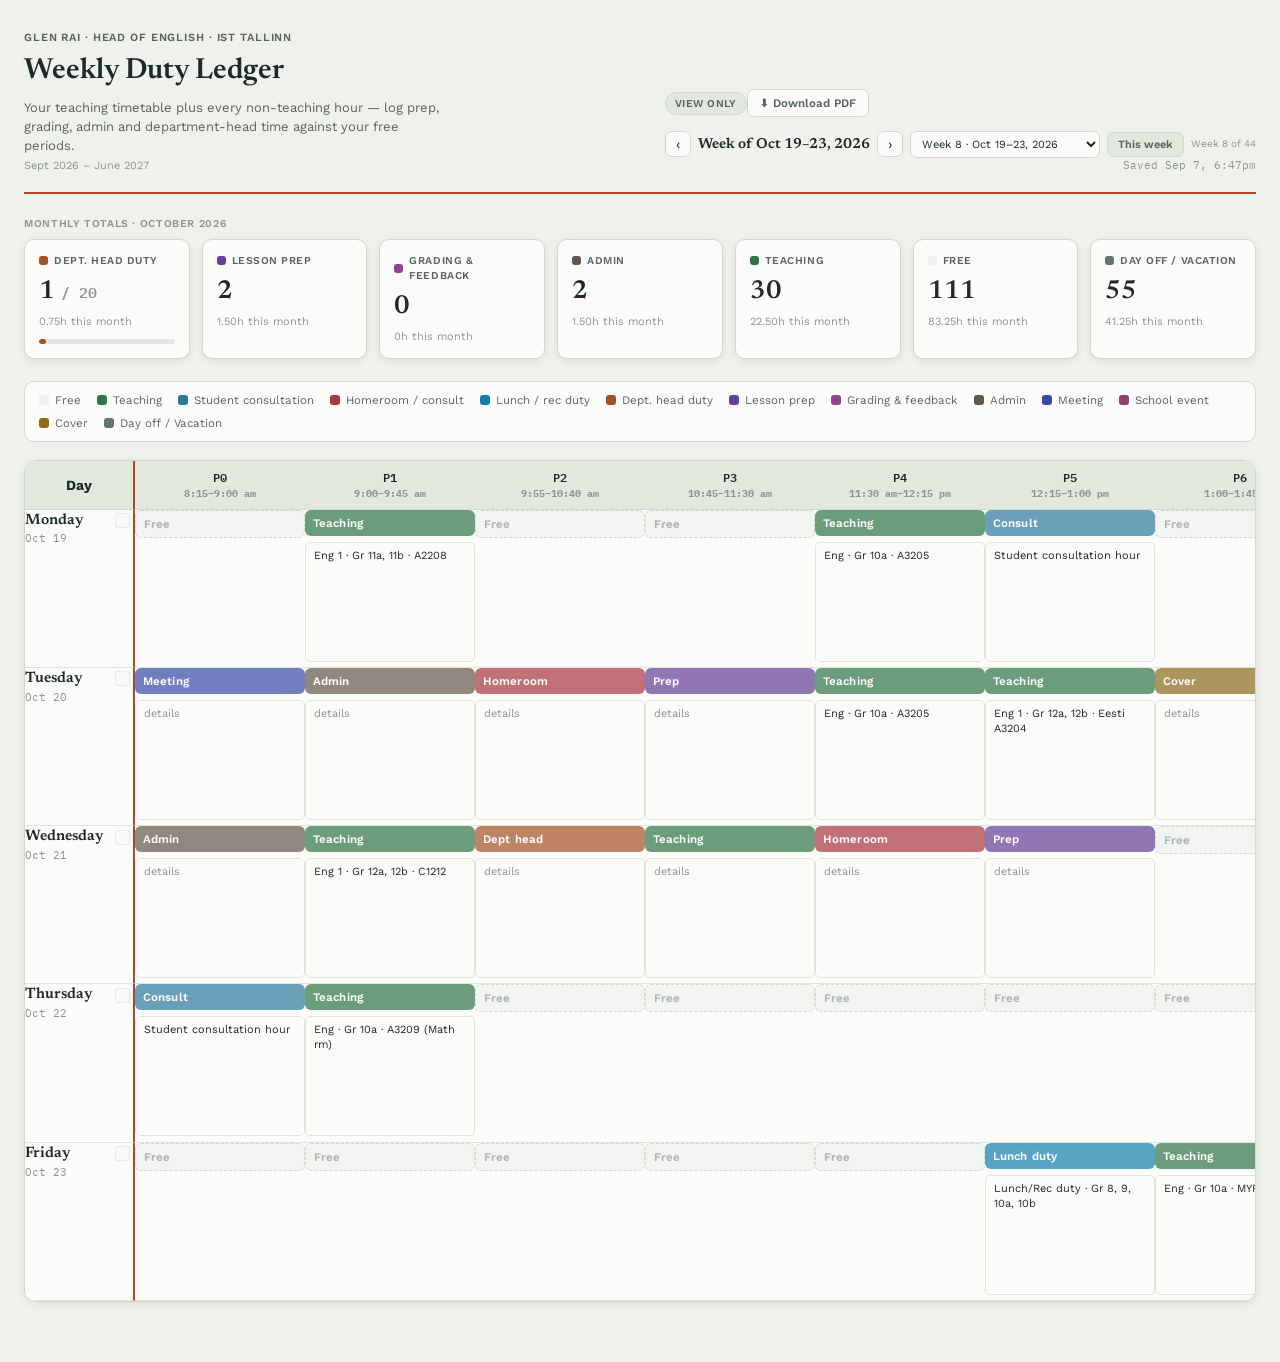
==== index.html @ 65bb3ec4 "Add files via upload" ====
<!doctype html>
<html lang="en">
<head>
<meta charset="utf-8">
<meta name="viewport" content="width=device-width, initial-scale=1">
<title>Weekly Duty Ledger</title>
<link rel="preconnect" href="https://fonts.gstatic.com" crossorigin>
<link rel="stylesheet" href="https://fonts.googleapis.com/css2?family=Newsreader:ital,wght@0,500;0,600;1,500&family=Work+Sans:wght@400;500;600;700&family=IBM+Plex+Mono:wght@500;600&display=swap">
<link rel="stylesheet" href="style.css">
</head>
<body>
<div id="app">Loading…</div>
<div id="print-view" aria-hidden="true"></div>
<div id="pdf-render-slot" class="pdf-render-slot" aria-hidden="true"></div>
<div id="modal-root"></div>
<script>
  window.LEDGER_CONFIG = { editable: false, dataUrl: "./data.json" };
</script>
<script src="ledger.js"></script>
</body>
</html>
---- style.css ----
:root{
    --ground:#eef1ec;
    --surface:#fbfcfa;
    --surface-2:#e3e8de;
    --border:#d2d9cb;
    --border-soft:#e0e5d9;
    --ink:#1c2b27;
    --ink-soft:#57655e;
    --ink-faint:#8b968e;
    --accent:#2f5d4c;
    --accent-ink:#ffffff;
    --rule:#b1452f;
    --danger:#a8382f;
    --shadow-sm:0 2px 8px -2px rgba(28,43,39,0.14);
    --shadow:0 10px 28px -12px rgba(28,43,39,0.22);

    --cat-free-bg:#eef1ec; --cat-free-border:#c3cabb; --cat-free-ink:#8b968e;
    --cat-teaching-bg:#2f7446; --cat-teaching-ink:#ffffff;
    --cat-consult-bg:#2e799e; --cat-consult-ink:#ffffff;
    --cat-hr-bg:#ab3640; --cat-hr-ink:#ffffff;
    --cat-lunch-bg:#157fac; --cat-lunch-ink:#ffffff;
    --cat-head-bg:#a55127; --cat-head-ink:#ffffff;
    --cat-prep-bg:#643e98; --cat-prep-ink:#ffffff;
    --cat-grading-bg:#944294; --cat-grading-ink:#ffffff;
    --cat-admin-bg:#63574b; --cat-admin-ink:#ffffff;
    --cat-meeting-bg:#384ba8; --cat-meeting-ink:#ffffff;
    --cat-event-bg:#983e6b; --cat-event-ink:#ffffff;
    --cat-cover-bg:#8d6b1b; --cat-cover-ink:#ffffff;
    --cat-off-bg:#63746d; --cat-off-ink:#ffffff;
  }
  @media (prefers-color-scheme: dark){
    :root:not([data-theme="light"]){
      --ground:#121a17;
      --surface:#19231f;
      --surface-2:#202e28;
      --border:#2c3a33;
      --border-soft:#25332c;
      --ink:#e7ece6;
      --ink-soft:#a7b3ac;
      --ink-faint:#6d7972;
      --accent:#6fae94;
      --accent-ink:#0d1512;
      --rule:#e07a5c;
      --danger:#e08379;
      --shadow-sm:0 2px 8px -2px rgba(0,0,0,0.45);
      --shadow:0 10px 28px -12px rgba(0,0,0,0.6);

      --cat-free-bg:#1c2621; --cat-free-border:#33443b; --cat-free-ink:#7c8a82;
      --cat-teaching-bg:#7dbf93; --cat-teaching-ink:#0d2114;
      --cat-consult-bg:#8fbed6; --cat-consult-ink:#0d1a21;
      --cat-hr-bg:#daa0a4; --cat-hr-ink:#210d0e;
      --cat-lunch-bg:#47b3e1; --cat-lunch-ink:#0d1b21;
      --cat-head-bg:#dca589; --cat-head-ink:#21140d;
      --cat-prep-bg:#b49fd0; --cat-prep-ink:#150d21;
      --cat-grading-bg:#cda2cd; --cat-grading-ink:#210d21;
      --cat-admin-bg:#aa9e92; --cat-admin-ink:#211a12;
      --cat-meeting-bg:#a1aad9; --cat-meeting-ink:#0d1021;
      --cat-event-bg:#d09fb8; --cat-event-ink:#210d17;
      --cat-cover-bg:#d9b768; --cat-cover-ink:#211b0d;
      --cat-off-bg:#a7b4ae; --cat-off-ink:#121c18;
    }
  }
  :root[data-theme="dark"]{
    --ground:#121a17;
    --surface:#19231f;
    --surface-2:#202e28;
    --border:#2c3a33;
    --border-soft:#25332c;
    --ink:#e7ece6;
    --ink-soft:#a7b3ac;
    --ink-faint:#6d7972;
    --accent:#6fae94;
    --accent-ink:#0d1512;
    --rule:#e07a5c;
    --danger:#e08379;
    --shadow-sm:0 2px 8px -2px rgba(0,0,0,0.45);
    --shadow:0 10px 28px -12px rgba(0,0,0,0.6);

    --cat-free-bg:#1c2621; --cat-free-border:#33443b; --cat-free-ink:#7c8a82;
    --cat-teaching-bg:#7dbf93; --cat-teaching-ink:#0d2114;
    --cat-consult-bg:#8fbed6; --cat-consult-ink:#0d1a21;
    --cat-hr-bg:#daa0a4; --cat-hr-ink:#210d0e;
    --cat-lunch-bg:#47b3e1; --cat-lunch-ink:#0d1b21;
    --cat-head-bg:#dca589; --cat-head-ink:#21140d;
    --cat-prep-bg:#b49fd0; --cat-prep-ink:#150d21;
    --cat-grading-bg:#cda2cd; --cat-grading-ink:#210d21;
    --cat-admin-bg:#aa9e92; --cat-admin-ink:#211a12;
    --cat-meeting-bg:#a1aad9; --cat-meeting-ink:#0d1021;
    --cat-event-bg:#d09fb8; --cat-event-ink:#210d17;
    --cat-cover-bg:#d9b768; --cat-cover-ink:#211b0d;
    --cat-off-bg:#a7b4ae; --cat-off-ink:#121c18;
  }

  *{box-sizing:border-box;}
  html,body{margin:0;padding:0;}
  body{
    background:var(--ground);
    color:var(--ink);
    font-family:"Work Sans",system-ui,-apple-system,"Segoe UI",sans-serif;
    font-size:14px;
    line-height:1.45;
    -webkit-font-smoothing:antialiased;
  }
  @media (prefers-reduced-motion: reduce){ *{animation-duration:0.001ms !important; transition-duration:0.001ms !important;} }
  #app{max-width:1360px;margin:0 auto;padding:26px 24px 60px;}
  h1,h2{font-family:"Newsreader",Georgia,serif;font-weight:600;margin:0;text-wrap:balance;}
  .mono{font-family:"IBM Plex Mono","SF Mono",monospace;font-variant-numeric:tabular-nums;}
  button,select,input{font-family:inherit;}

  /* header */
  .topbar{display:flex;justify-content:space-between;align-items:flex-end;gap:20px;flex-wrap:wrap;margin-bottom:22px;padding-bottom:18px;border-bottom:2px solid var(--rule);}
  .eyebrow{font-size:11px;font-weight:600;letter-spacing:.08em;text-transform:uppercase;color:var(--ink-soft);}
  h1{font-size:29px;margin:5px 0 6px;}
  .sub{color:var(--ink-soft);font-size:13px;max-width:52ch;}
  .updated{font-size:11px;color:var(--ink-faint);text-align:right;}
  .status-pill{display:inline-block;font-size:10.5px;font-weight:600;letter-spacing:.04em;text-transform:uppercase;padding:3px 9px;border-radius:100px;background:var(--surface-2);color:var(--ink-soft);border:1px solid var(--border);margin-bottom:6px;}
  .year-range{font-size:11px;color:var(--ink-faint);margin-top:2px;}

  /* week nav */
  .week-nav{display:flex;align-items:center;gap:7px;margin-top:10px;flex-wrap:wrap;justify-content:flex-end;}
  .navbtn{border:1px solid var(--border);background:var(--surface);color:var(--ink);border-radius:7px;width:26px;height:26px;font-size:14px;line-height:1;cursor:pointer;display:flex;align-items:center;justify-content:center;flex:none;}
  .navbtn:disabled{opacity:.35;cursor:not-allowed;}
  .navbtn:hover:not(:disabled){border-color:var(--accent);color:var(--accent);}
  .week-label{font-family:"Newsreader",Georgia,serif;font-weight:600;font-size:14.5px;white-space:nowrap;}
  .week-jump{border:1px solid var(--border);background:var(--surface);color:var(--ink);border-radius:7px;padding:5px 7px;font-size:11px;font-family:inherit;max-width:190px;}
  .btn-today{border:1px solid var(--border);background:var(--surface-2);color:var(--ink-soft);border-radius:7px;padding:5px 10px;font-size:11px;font-weight:600;cursor:pointer;white-space:nowrap;}
  .btn-today:hover{border-color:var(--accent);color:var(--accent);}
  .week-count{font-size:10px;color:var(--ink-faint);white-space:nowrap;}
  .day-date{font-size:10.5px;color:var(--ink-faint);font-family:"IBM Plex Mono",monospace;}

  /* tally */
  .tally-caption{font-size:10.5px;font-weight:600;letter-spacing:.06em;text-transform:uppercase;color:var(--ink-faint);margin-bottom:8px;}
  .tally{display:grid;grid-template-columns:repeat(7,minmax(0,1fr));gap:12px;margin-bottom:22px;}
  .tile{background:var(--surface);border:1px solid var(--border);border-radius:10px;padding:13px 14px;box-shadow:var(--shadow-sm);}
  .tile-label{font-size:10.5px;font-weight:600;letter-spacing:.05em;text-transform:uppercase;color:var(--ink-soft);display:flex;align-items:center;gap:6px;}
  .tile-swatch{width:9px;height:9px;border-radius:3px;flex:none;}
  .tile-num{font-family:"Newsreader",Georgia,serif;font-weight:600;font-size:26px;margin-top:6px;}
  .tile-num .of{font-size:15px;color:var(--ink-faint);font-family:"IBM Plex Mono",monospace;}
  .tile-hrs{font-size:11px;color:var(--ink-faint);margin-top:2px;}
  .tile-bar{margin-top:9px;height:5px;border-radius:3px;background:var(--surface-2);overflow:hidden;}
  .tile-bar-fill{height:100%;border-radius:3px;background:var(--cat-head-bg);transition:width .25s ease;}
  .tile.hit .tile-num{color:var(--cat-teaching-bg);}

  /* legend */
  .legend{display:flex;flex-wrap:wrap;gap:6px 16px;margin-bottom:18px;padding:10px 14px;background:var(--surface);border:1px solid var(--border);border-radius:10px;}
  .legend-item{display:flex;align-items:center;gap:6px;font-size:11.5px;color:var(--ink-soft);}
  .legend-swatch{width:10px;height:10px;border-radius:3px;flex:none;}

  /* grid */
  .grid-wrap{overflow-x:auto;border:1px solid var(--border);border-radius:12px;box-shadow:var(--shadow-sm);background:var(--surface);}
  table.week{border-collapse:separate;border-spacing:0;width:100%;min-width:1900px;}
  table.week th,table.week td{border-bottom:1px solid var(--border-soft);padding:0;}
  table.week thead th{background:var(--surface-2);position:sticky;top:0;z-index:2;padding:8px 4px;text-align:center;border-bottom:1px solid var(--border);}
  .p-idx{font-family:"IBM Plex Mono",monospace;font-weight:600;font-size:12px;color:var(--ink);}
  .p-time{font-family:"IBM Plex Mono",monospace;font-size:9.5px;color:var(--ink-faint);white-space:nowrap;}
  th.daycol-head{position:sticky;left:0;top:0;z-index:3;text-align:left;padding-left:14px;background:var(--surface-2);border-right:2px solid var(--rule);}
  td.daycol{position:sticky;left:0;z-index:1;background:var(--surface);border-right:2px solid var(--rule);padding:10px 14px;vertical-align:top;}
  .day-name{font-family:"Newsreader",Georgia,serif;font-weight:600;font-size:15px;}
  .daycol-top{display:flex;align-items:center;justify-content:space-between;gap:8px;}
  .day-off-checkbox{width:15px;height:15px;flex:none;accent-color:var(--cat-off-bg);cursor:pointer;}
  .day-off-checkbox:disabled{opacity:.4;cursor:default;}
  td.pcell{width:170px;min-width:170px;vertical-align:top;padding:7px;}
  .cell-select{width:100%;border:none;border-radius:6px;padding:6px 8px;font-size:11.5px;font-weight:600;letter-spacing:.01em;appearance:none;-webkit-appearance:none;cursor:pointer;background-image:linear-gradient(45deg,transparent 50%,currentColor 50%),linear-gradient(135deg,currentColor 50%,transparent 50%);background-position:calc(100% - 11px) center,calc(100% - 6px) center;background-size:5px 5px,5px 5px;background-repeat:no-repeat;padding-right:20px;}
  .cell-select:focus-visible{outline:2px solid var(--accent);outline-offset:1px;}
  .cell-select[data-cat="free"]{background-image:none;padding-right:8px;border:1px dashed var(--cat-free-border);}
  .cell-label{width:100%;height:120px;margin-top:6px;border:1px solid var(--border-soft);background:var(--surface);color:var(--ink);border-radius:5px;padding:6px 8px;font-size:11px;line-height:1.35;resize:none;font-family:inherit;}
  .cell-label:focus-visible{outline:2px solid var(--accent);outline-offset:1px;}
  .cell-label::placeholder{color:var(--ink-faint);}

  .foot{margin-top:20px;font-size:11.5px;color:var(--ink-faint);border-top:1px solid var(--border-soft);padding-top:14px;}

  @media (max-width:720px){
    .tally{grid-template-columns:repeat(2,minmax(0,1fr));}
  }

  .btn-export{border:1px solid var(--border);background:var(--surface);color:var(--ink-soft);border-radius:7px;padding:6px 12px;font-size:11.5px;font-weight:600;cursor:pointer;white-space:nowrap;}
  .btn-export:hover:not(:disabled){border-color:var(--accent);color:var(--accent);}
  .btn-export:disabled{opacity:.55;cursor:default;}

  /* ---- PDF month-picker modal ---- */
  .pdf-modal-overlay{position:fixed;inset:0;background:rgba(15,22,19,0.5);display:flex;align-items:center;justify-content:center;z-index:50;padding:20px;}
  .pdf-modal{background:var(--surface);border:1px solid var(--border);border-radius:12px;padding:22px 24px;max-width:440px;width:100%;box-shadow:var(--shadow);}
  .pdf-modal h2{font-size:17px;margin-bottom:4px;}
  .pdf-modal .sub{color:var(--ink-soft);font-size:12px;margin-bottom:14px;}
  .pdf-month-head{display:flex;justify-content:space-between;align-items:center;margin-bottom:8px;}
  .pdf-month-head .label{font-size:10.5px;font-weight:600;letter-spacing:.05em;text-transform:uppercase;color:var(--ink-faint);}
  .pdf-month-links{display:flex;gap:10px;}
  .link-btn{background:none;border:none;color:var(--accent);font-size:11px;font-weight:600;cursor:pointer;padding:0;}
  .link-btn:hover{text-decoration:underline;}
  .pdf-month-list{display:grid;grid-template-columns:repeat(2,1fr);gap:7px 14px;max-height:250px;overflow-y:auto;margin-bottom:16px;padding:2px;}
  .pdf-month-item{display:flex;align-items:center;gap:7px;font-size:12.5px;color:var(--ink);}
  .pdf-month-item input{flex:none;}
  .pdf-modal-note{font-size:11px;color:var(--ink-faint);margin:-4px 0 14px;}
  .pdf-modal-actions{display:flex;justify-content:flex-end;gap:9px;}
  .btn-primary{background:var(--accent);color:var(--accent-ink);border:none;border-radius:7px;padding:8px 16px;font-size:12.5px;font-weight:600;cursor:pointer;}
  .btn-primary:disabled{opacity:.5;cursor:default;}
  .btn-secondary{background:var(--surface-2);color:var(--ink-soft);border:1px solid var(--border);border-radius:7px;padding:8px 14px;font-size:12.5px;font-weight:600;cursor:pointer;}
  .pdf-progress{font-size:11.5px;color:var(--ink-soft);margin-top:2px;margin-bottom:14px;}
  .pdf-error{font-size:11.5px;color:var(--danger);margin:-4px 0 14px;}
  .pdf-render-slot{position:fixed;left:-10000px;top:0;width:1123px;height:794px;background:#ffffff;overflow:hidden;padding:40px 44px;box-sizing:border-box;}

  /* ---- GitHub sync: status pill + settings modal fields ---- */
  .sync-status{display:inline-block;font-size:10.5px;font-weight:600;letter-spacing:.03em;padding:3px 9px;border-radius:100px;background:var(--surface-2);color:var(--ink-soft);border:1px solid var(--border);margin-right:2px;white-space:nowrap;}
  .sync-status.sync-ok{color:var(--cat-teaching-bg);border-color:var(--cat-teaching-bg);}
  .sync-status.sync-error{color:var(--danger);border-color:var(--danger);}
  .sync-status.sync-syncing{color:var(--accent);border-color:var(--accent);}
  .sync-status.sync-unconfigured{color:var(--ink-faint);}
  .gh-field{display:flex;flex-direction:column;gap:3px;margin-bottom:11px;font-size:11.5px;font-weight:600;color:var(--ink-soft);}
  .gh-field input{font:inherit;font-weight:400;font-size:13px;color:var(--ink);background:var(--surface-2);border:1px solid var(--border);border-radius:6px;padding:7px 9px;width:100%;box-sizing:border-box;}
  .gh-field input:focus{outline:none;border-color:var(--accent);}

  /* ---- print / PDF export: hidden on screen, shown only via @media print ---- */
  #print-view{display:none;}
  .print-header{margin-bottom:14px;}
  .print-eyebrow{font-size:11px;font-weight:700;letter-spacing:.08em;text-transform:uppercase;color:var(--ink-soft);}
  .print-title{font-family:"Newsreader",Georgia,serif;font-weight:600;font-size:20px;margin:4px 0 2px;color:var(--ink);}
  .print-meta{font-size:10.5px;color:var(--ink-faint);margin-bottom:10px;}
  .print-legend{display:flex;flex-wrap:wrap;gap:5px 14px;padding:8px 12px;background:var(--surface-2);border-radius:8px;}
  .print-legend .legend-item{font-size:9.5px;}
  .print-week-page{margin-top:14px;}
  .print-week-page:first-of-type{margin-top:16px;}
  .print-month-label{font-family:"Newsreader",Georgia,serif;font-weight:600;font-size:19px;margin:0 0 6px;color:var(--ink);}
  .print-week-title{font-family:"Newsreader",Georgia,serif;font-weight:600;font-size:13px;color:var(--ink-soft);margin:0 0 8px;}
  .print-grid-wrap{border:1px solid var(--border);border-radius:9px;overflow:hidden;}
  table.print-table{width:100%;border-collapse:collapse;table-layout:fixed;}
  table.print-table th,table.print-table td{border:1px solid var(--border-soft);padding:3px 4px;vertical-align:top;}
  table.print-table thead th{background:var(--surface-2);text-align:center;padding:4px 2px;}
  .print-p-idx{font-family:"IBM Plex Mono",monospace;font-weight:600;font-size:9px;color:var(--ink);}
  .print-p-time{font-family:"IBM Plex Mono",monospace;font-size:7px;color:var(--ink-faint);white-space:nowrap;}
  td.print-daycol{background:var(--surface-2);width:64px;}
  .print-day-name{font-family:"Newsreader",Georgia,serif;font-weight:600;font-size:10.5px;color:var(--ink);}
  .print-day-date{font-family:"IBM Plex Mono",monospace;font-size:7.5px;color:var(--ink-faint);}
  td.print-pcell{height:86px;}
  .print-badge{display:block;border-radius:4px;font-size:7.5px;font-weight:700;padding:2px 4px;line-height:1.25;}
  .print-badge.is-free{background:none;border:1px dashed var(--cat-free-border);color:var(--cat-free-ink);text-align:center;}
  .print-detail{font-size:6.5px;color:var(--ink-soft);margin-top:3px;line-height:1.3;}

  @media print{
    body *{visibility:hidden;}
    #print-view, #print-view *{visibility:visible;}
    #print-view{display:block;position:absolute;left:0;top:0;width:100%;}
    *{-webkit-print-color-adjust:exact;print-color-adjust:exact;color-adjust:exact;}
    .print-week-page{page-break-after:always;break-after:page;}
    .print-week-page:last-child{page-break-after:auto;break-after:auto;}
    @page{size:landscape;margin:11mm;}
  }
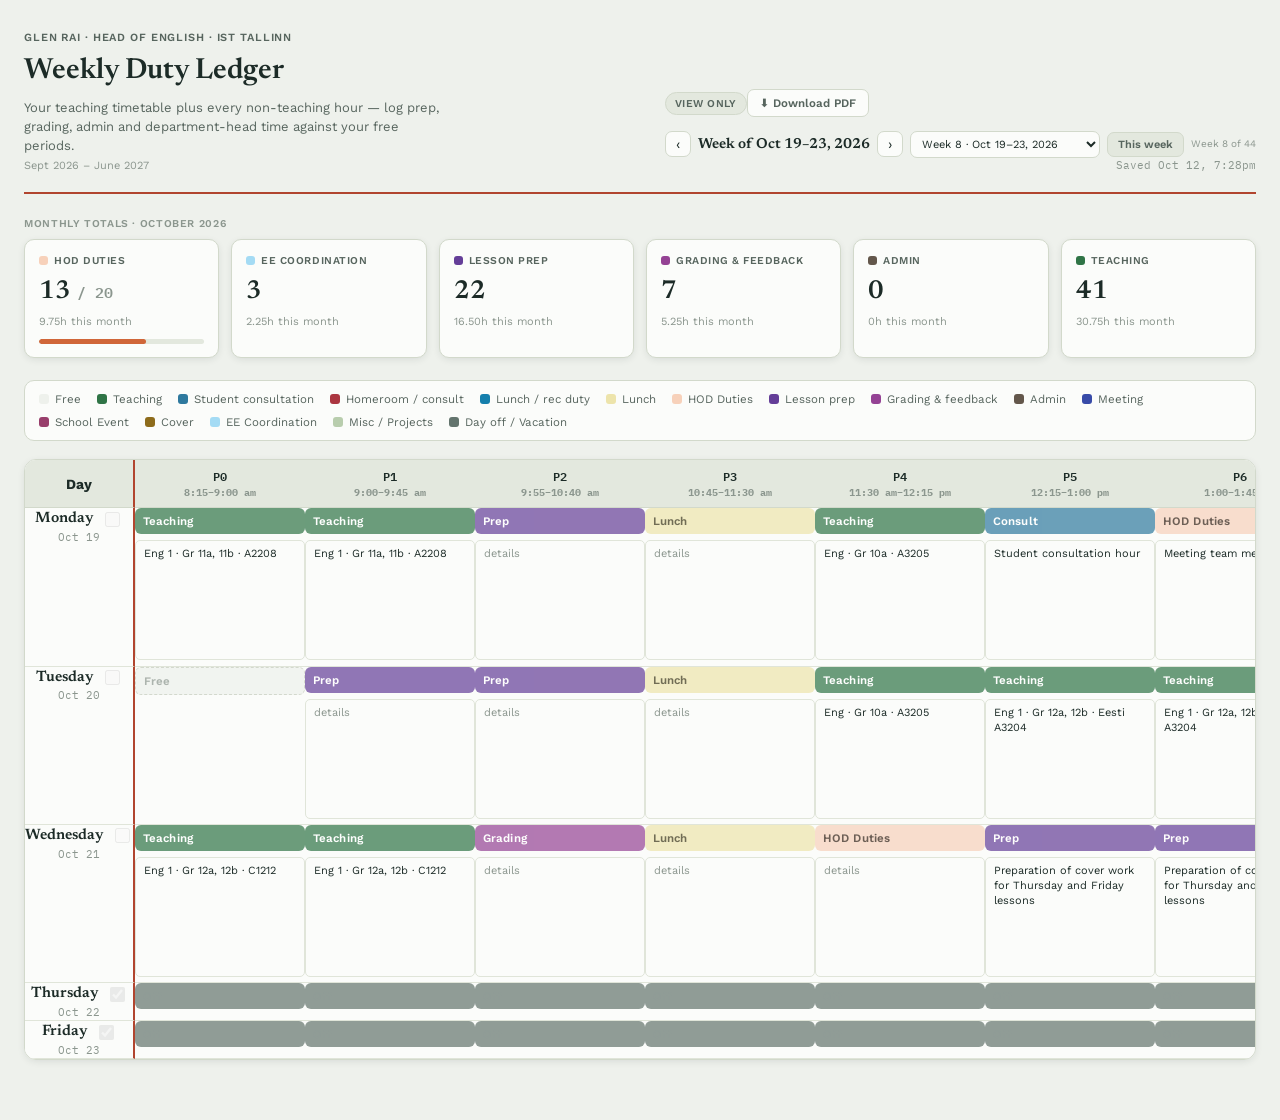
==== commit 613da9fa: "Add files via upload" ====
--- a/index.html
+++ b/index.html
@@ -4,6 +4,9 @@
 <meta charset="utf-8">
 <meta name="viewport" content="width=device-width, initial-scale=1">
 <title>Weekly Duty Ledger</title>
+<link rel="icon" href="favicon.svg" type="image/svg+xml">
+<link rel="icon" href="favicon.ico" sizes="48x48">
+<link rel="apple-touch-icon" href="apple-touch-icon.png">
 <link rel="preconnect" href="https://fonts.gstatic.com" crossorigin>
 <link rel="stylesheet" href="https://fonts.googleapis.com/css2?family=Newsreader:ital,wght@0,500;0,600;1,500&family=Work+Sans:wght@400;500;600;700&family=IBM+Plex+Mono:wght@500;600&display=swap">
 <link rel="stylesheet" href="style.css">
--- a/style.css
+++ b/style.css
@@ -19,13 +19,16 @@
     --cat-consult-bg:#2e799e; --cat-consult-ink:#ffffff;
     --cat-hr-bg:#ab3640; --cat-hr-ink:#ffffff;
     --cat-lunch-bg:#157fac; --cat-lunch-ink:#ffffff;
-    --cat-head-bg:#a55127; --cat-head-ink:#ffffff;
+    --cat-lunchbreak-bg:#ede4ab; --cat-lunchbreak-ink:#373210;
+    --cat-head-bg:#f7d1ba; --cat-head-ink:#321d11; --cat-head-bar:#d06639;
     --cat-prep-bg:#643e98; --cat-prep-ink:#ffffff;
     --cat-grading-bg:#944294; --cat-grading-ink:#ffffff;
     --cat-admin-bg:#63574b; --cat-admin-ink:#ffffff;
     --cat-meeting-bg:#384ba8; --cat-meeting-ink:#ffffff;
     --cat-event-bg:#983e6b; --cat-event-ink:#ffffff;
     --cat-cover-bg:#8d6b1b; --cat-cover-ink:#ffffff;
+    --cat-ee-bg:#a4dbf4; --cat-ee-ink:#0f2a3d;
+    --cat-misc-bg:#b8cdad; --cat-misc-ink:#212e19;
     --cat-off-bg:#63746d; --cat-off-ink:#ffffff;
   }
   @media (prefers-color-scheme: dark){
@@ -50,13 +53,16 @@
       --cat-consult-bg:#8fbed6; --cat-consult-ink:#0d1a21;
       --cat-hr-bg:#daa0a4; --cat-hr-ink:#210d0e;
       --cat-lunch-bg:#47b3e1; --cat-lunch-ink:#0d1b21;
-      --cat-head-bg:#dca589; --cat-head-ink:#21140d;
+      --cat-lunchbreak-bg:#dace81; --cat-lunchbreak-ink:#24200a;
+      --cat-head-bg:#efbc9f; --cat-head-ink:#21140d; --cat-head-bar:#efbc9f;
       --cat-prep-bg:#b49fd0; --cat-prep-ink:#150d21;
       --cat-grading-bg:#cda2cd; --cat-grading-ink:#210d21;
       --cat-admin-bg:#aa9e92; --cat-admin-ink:#211a12;
       --cat-meeting-bg:#a1aad9; --cat-meeting-ink:#0d1021;
       --cat-event-bg:#d09fb8; --cat-event-ink:#210d17;
       --cat-cover-bg:#d9b768; --cat-cover-ink:#211b0d;
+      --cat-ee-bg:#a3e3fa; --cat-ee-ink:#0d1b21;
+      --cat-misc-bg:#a8c398; --cat-misc-ink:#151f0f;
       --cat-off-bg:#a7b4ae; --cat-off-ink:#121c18;
     }
   }
@@ -81,13 +87,16 @@
     --cat-consult-bg:#8fbed6; --cat-consult-ink:#0d1a21;
     --cat-hr-bg:#daa0a4; --cat-hr-ink:#210d0e;
     --cat-lunch-bg:#47b3e1; --cat-lunch-ink:#0d1b21;
-    --cat-head-bg:#dca589; --cat-head-ink:#21140d;
+    --cat-lunchbreak-bg:#dace81; --cat-lunchbreak-ink:#24200a;
+    --cat-head-bg:#efbc9f; --cat-head-ink:#21140d; --cat-head-bar:#efbc9f;
     --cat-prep-bg:#b49fd0; --cat-prep-ink:#150d21;
     --cat-grading-bg:#cda2cd; --cat-grading-ink:#210d21;
     --cat-admin-bg:#aa9e92; --cat-admin-ink:#211a12;
     --cat-meeting-bg:#a1aad9; --cat-meeting-ink:#0d1021;
     --cat-event-bg:#d09fb8; --cat-event-ink:#210d17;
     --cat-cover-bg:#d9b768; --cat-cover-ink:#211b0d;
+    --cat-ee-bg:#a3e3fa; --cat-ee-ink:#0d1b21;
+    --cat-misc-bg:#a8c398; --cat-misc-ink:#151f0f;
     --cat-off-bg:#a7b4ae; --cat-off-ink:#121c18;
   }
 
@@ -130,7 +139,7 @@
 
   /* tally */
   .tally-caption{font-size:10.5px;font-weight:600;letter-spacing:.06em;text-transform:uppercase;color:var(--ink-faint);margin-bottom:8px;}
-  .tally{display:grid;grid-template-columns:repeat(7,minmax(0,1fr));gap:12px;margin-bottom:22px;}
+  .tally{display:grid;grid-template-columns:repeat(6,minmax(0,1fr));gap:12px;margin-bottom:22px;}
   .tile{background:var(--surface);border:1px solid var(--border);border-radius:10px;padding:13px 14px;box-shadow:var(--shadow-sm);}
   .tile-label{font-size:10.5px;font-weight:600;letter-spacing:.05em;text-transform:uppercase;color:var(--ink-soft);display:flex;align-items:center;gap:6px;}
   .tile-swatch{width:9px;height:9px;border-radius:3px;flex:none;}
@@ -138,7 +147,7 @@
   .tile-num .of{font-size:15px;color:var(--ink-faint);font-family:"IBM Plex Mono",monospace;}
   .tile-hrs{font-size:11px;color:var(--ink-faint);margin-top:2px;}
   .tile-bar{margin-top:9px;height:5px;border-radius:3px;background:var(--surface-2);overflow:hidden;}
-  .tile-bar-fill{height:100%;border-radius:3px;background:var(--cat-head-bg);transition:width .25s ease;}
+  .tile-bar-fill{height:100%;border-radius:3px;background:var(--cat-head-bar);transition:width .25s ease;}
   .tile.hit .tile-num{color:var(--cat-teaching-bg);}
 
   /* legend */
@@ -154,9 +163,9 @@
   .p-idx{font-family:"IBM Plex Mono",monospace;font-weight:600;font-size:12px;color:var(--ink);}
   .p-time{font-family:"IBM Plex Mono",monospace;font-size:9.5px;color:var(--ink-faint);white-space:nowrap;}
   th.daycol-head{position:sticky;left:0;top:0;z-index:3;text-align:left;padding-left:14px;background:var(--surface-2);border-right:2px solid var(--rule);}
-  td.daycol{position:sticky;left:0;z-index:1;background:var(--surface);border-right:2px solid var(--rule);padding:10px 14px;vertical-align:top;}
+  td.daycol{position:sticky;left:0;z-index:1;background:var(--surface);border-right:2px solid var(--rule);padding:10px 14px;vertical-align:top;text-align:center;}
   .day-name{font-family:"Newsreader",Georgia,serif;font-weight:600;font-size:15px;}
-  .daycol-top{display:flex;align-items:center;justify-content:space-between;gap:8px;}
+  .daycol-top{display:flex;align-items:center;justify-content:center;gap:8px;}
   .day-off-checkbox{width:15px;height:15px;flex:none;accent-color:var(--cat-off-bg);cursor:pointer;}
   .day-off-checkbox:disabled{opacity:.4;cursor:default;}
   td.pcell{width:170px;min-width:170px;vertical-align:top;padding:7px;}
@@ -202,7 +211,8 @@
   /* ---- GitHub sync: status pill + settings modal fields ---- */
   .sync-status{display:inline-block;font-size:10.5px;font-weight:600;letter-spacing:.03em;padding:3px 9px;border-radius:100px;background:var(--surface-2);color:var(--ink-soft);border:1px solid var(--border);margin-right:2px;white-space:nowrap;}
   .sync-status.sync-ok{color:var(--cat-teaching-bg);border-color:var(--cat-teaching-bg);}
-  .sync-status.sync-error{color:var(--danger);border-color:var(--danger);}
+  .sync-status.sync-error{color:var(--danger);border-color:var(--danger);cursor:pointer;}
+  .sync-status.sync-error:hover{background:var(--danger);color:#fff;}
   .sync-status.sync-syncing{color:var(--accent);border-color:var(--accent);}
   .sync-status.sync-unconfigured{color:var(--ink-faint);}
   .gh-field{display:flex;flex-direction:column;gap:3px;margin-bottom:11px;font-size:11.5px;font-weight:600;color:var(--ink-soft);}
